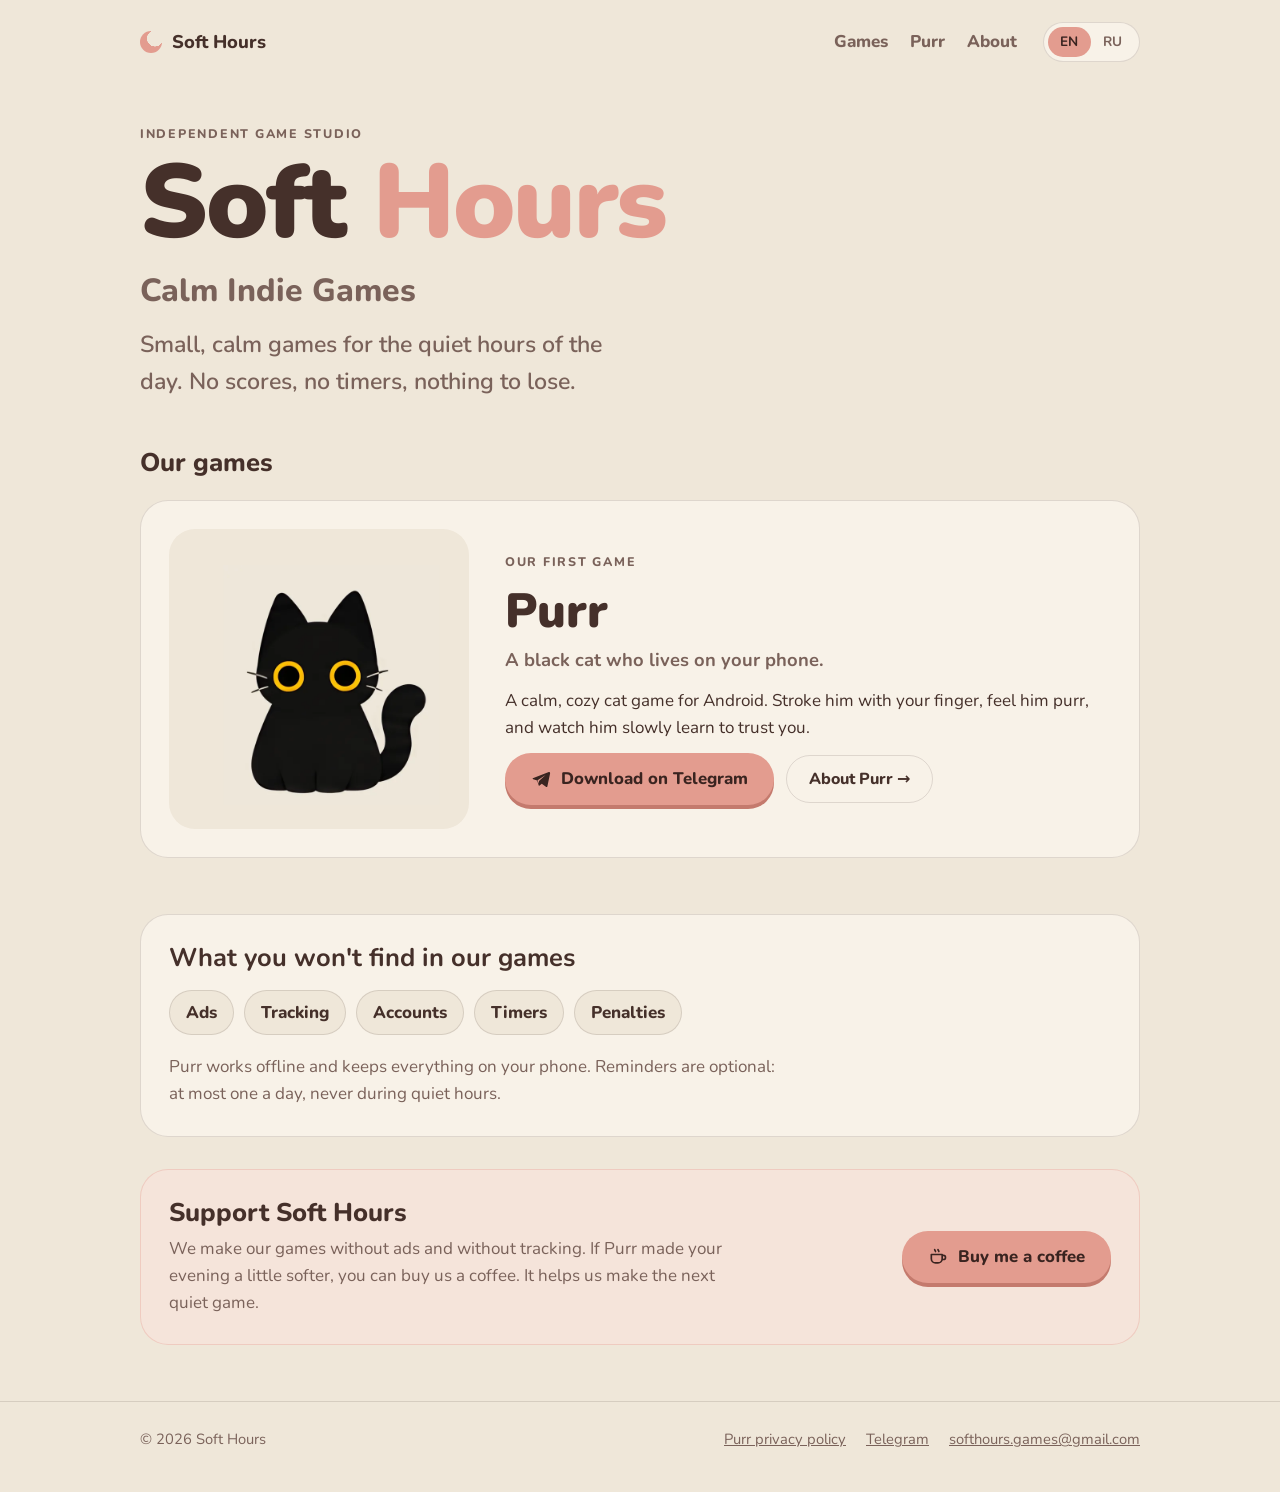
==== index.html @ 34999ddf "1.0.0" ====
<!doctype html>
<html lang="en">
<head>
<meta charset="utf-8">
<meta name="viewport" content="width=device-width, initial-scale=1, viewport-fit=cover">
<title>Soft Hours — Calm Indie Games</title>
<meta name="description" content="Soft Hours is an independent game studio making small, calm games for the quiet hours of the day. No scores, no timers, nothing to lose.">
<meta name="robots" content="index, follow">
<link rel="canonical" href="https://softhours.cloud/">
<link rel="alternate" hreflang="en" href="https://softhours.cloud/en/">
<link rel="alternate" hreflang="ru" href="https://softhours.cloud/ru/">
<link rel="alternate" hreflang="x-default" href="https://softhours.cloud/">
<meta property="og:type" content="website">
<meta property="og:site_name" content="Soft Hours">
<meta property="og:title" content="Soft Hours — Calm Indie Games">
<meta property="og:description" content="Soft Hours is an independent game studio making small, calm games for the quiet hours of the day. No scores, no timers, nothing to lose.">
<meta property="og:url" content="https://softhours.cloud/">
<meta property="og:image" content="https://softhours.cloud/og-image.png">
<meta property="og:image:width" content="1200">
<meta property="og:image:height" content="630">
<meta property="og:image:alt" content="Soft Hours: calm little games for quiet hours">
<meta property="og:locale" content="en_US">
<meta name="twitter:card" content="summary_large_image">
<meta name="theme-color" content="#efe7d9">
<meta name="claude:viewport-fit-sides" content="cover">
<link rel="icon" type="image/png" sizes="192x192" href="img/soft-hours-192.png">
<link rel="apple-touch-icon" href="img/soft-hours-180.png">
<link rel="preconnect" href="https://fonts.googleapis.com">
<link rel="preconnect" href="https://fonts.gstatic.com" crossorigin>
<link rel="stylesheet" href="https://fonts.googleapis.com/css2?family=Nunito:wght@600;700;800;900&display=swap">
<link rel="stylesheet" href="css/site.css">
<script>if (!("onpageswap" in window)) document.documentElement.classList.add("page-fade");</script>
<script type="application/ld+json">
{
  "@context": "https://schema.org",
  "@graph": [
    {
      "@type": "Organization",
      "@id": "https://softhours.cloud/#organization",
      "name": "Soft Hours",
      "url": "https://softhours.cloud/",
      "logo": "https://softhours.cloud/img/soft-hours-512.png",
      "email": "softhours.games@gmail.com",
      "description": "Independent game studio creating small, calm games for the quiet hours of the day.",
      "sameAs": [
        "https://t.me/softhoursgames",
        "https://buymeacoffee.com/softhours"
      ]
    },
    {
      "@type": "WebSite",
      "@id": "https://softhours.cloud/#website",
      "name": "Soft Hours",
      "url": "https://softhours.cloud/",
      "inLanguage": [
        "en",
        "ru"
      ],
      "publisher": {
        "@id": "https://softhours.cloud/#organization"
      }
    }
  ]
}
</script>
</head>
<body>
<main class="chooser">
  <div class="chooser-box">
    <span class="mark-dot big" aria-hidden="true"></span>
    <h1>Soft <span class="soft">Hours</span></h1>
    <p class="lede">Calm Indie Games<br><span lang="ru">Спокойные инди-игры</span></p>
    <div class="btn-row center">
      <a class="pillow" href="en/" hreflang="en" data-lang="en">English</a>
      <a class="pillow" href="ru/" hreflang="ru" lang="ru" data-lang="ru">Русский</a>
    </div>
  </div>
</main>
<script>
(function () {
  var links = { en: "en/", ru: "ru/" };
  document.querySelectorAll("[data-lang]").forEach(function (a) {
    a.addEventListener("click", function () {
      try { localStorage.setItem("softhours-lang", a.dataset.lang); } catch (e) {}
    });
  });
  var lang = null;
  try { lang = localStorage.getItem("softhours-lang"); } catch (e) {}
  if (lang !== "en" && lang !== "ru") {
    var prefs = navigator.languages || [navigator.language || "en"];
    lang = "en";
    for (var i = 0; i < prefs.length; i++) {
      var l = String(prefs[i]).toLowerCase();
      if (/^(ru|be|uk|kk)/.test(l)) { lang = "ru"; break; }
      if (/^en/.test(l)) break;
    }
  }
  location.replace(links[lang]);
})();
</script>
</body>
</html>
---- css/site.css ----
/* Layout: one calm column; the cat sits on a "stage" painted in the game's own cream, which stays lit like a lamp in dark mode. */
:root {
  --bg: #efe7d9;
  --panel: #f8f2e8;
  --ink: #45302a;
  --ink-soft: #7a625a;
  --accent: #e39c8f;
  --accent-deep: #c47a6d;
  --line: rgba(69, 48, 42, 0.14);
  --stage: #efe7d9;
  --stage-ink: #45302a;
  --shadow: 0 18px 40px -22px rgba(69, 48, 42, 0.45);
  --font-display: "Nunito", "Quicksand", "Trebuchet MS", system-ui, sans-serif;
  --font-body: "Nunito", "Segoe UI", system-ui, sans-serif;
  --radius: 28px;
}
@media (prefers-color-scheme: dark) {
  :root:not([data-theme="light"]) {
    --bg: #231b18;
    --panel: #2e2420;
    --ink: #f1e6d8;
    --ink-soft: #bfa99b;
    --accent: #e8a597;
    --accent-deep: #a9665a;
    --line: rgba(241, 230, 216, 0.14);
    --shadow: 0 18px 40px -20px rgba(0, 0, 0, 0.7);
    color-scheme: dark;
  }
}
:root[data-theme="dark"] {
  --bg: #231b18;
  --panel: #2e2420;
  --ink: #f1e6d8;
  --ink-soft: #bfa99b;
  --accent: #e8a597;
  --accent-deep: #a9665a;
  --line: rgba(241, 230, 216, 0.14);
  --shadow: 0 18px 40px -20px rgba(0, 0, 0, 0.7);
  color-scheme: dark;
}

/* Language: both texts live in the page, the root's lang picks one. */
html[lang="ru"] .en, html:not([lang="ru"]) .ru { display: none !important; }

* { box-sizing: border-box; }
body {
  margin: 0;
  background: var(--bg);
  color: var(--ink);
  font-family: var(--font-body);
  font-size: 1.0625rem;
  line-height: 1.6;
  -webkit-font-smoothing: antialiased;
}
img { max-width: 100%; height: auto; display: block; }
a { color: inherit; }
a:focus-visible, button:focus-visible {
  outline: 3px solid var(--accent);
  outline-offset: 3px;
  border-radius: 12px;
}
h1, h2, h3 { font-family: var(--font-display); line-height: 1.15; text-wrap: balance; margin: 0; }
p { margin: 0; }

.wrap {
  max-width: 1040px;
  margin: 0 auto;
  padding-left: max(20px, env(safe-area-inset-left, 0px));
  padding-right: max(20px, env(safe-area-inset-right, 0px));
}

/* Header */
.top { padding-block: 22px; }
.top .wrap { display: flex; align-items: center; justify-content: space-between; gap: 16px; }
.mark { display: inline-flex; align-items: center; gap: 10px; text-decoration: none; font-family: var(--font-display); font-weight: 800; font-size: 1.15rem; }
.mark-dot {
  width: 22px; height: 22px; border-radius: 50%;
  background: radial-gradient(circle at 68% 34%, var(--bg) 0 38%, transparent 39%), var(--accent);
}
.lang { display: inline-flex; padding: 4px; border-radius: 999px; background: var(--panel); border: 1px solid var(--line); }
.lang button {
  font: 700 0.85rem/1 var(--font-body); letter-spacing: 0.04em;
  border: 0; background: transparent; color: var(--ink-soft);
  padding: 8px 12px; border-radius: 999px; cursor: pointer;
}
.lang button[aria-pressed="true"] { background: var(--accent); color: #3a2420; }

/* Studio hero */
.hero { padding-block: 40px 24px; }
.hero h1 { font-weight: 900; font-size: clamp(3rem, 11vw, 6.5rem); letter-spacing: -0.02em; }
.hero h1 span.soft { color: var(--accent); }
.hero .lede { margin-top: 16px; max-width: 34ch; font-size: clamp(1.15rem, 2.6vw, 1.45rem); color: var(--ink-soft); font-weight: 600; }

.eyebrow { font-size: 0.78rem; font-weight: 800; letter-spacing: 0.14em; text-transform: uppercase; color: var(--ink-soft); }

/* Game */
.game { padding-block: 32px 24px; }
.game-grid { display: grid; grid-template-columns: 1fr; gap: 28px; align-items: center; }
@media (min-width: 820px) { .game-grid { grid-template-columns: 1.05fr 1fr; gap: 48px; } }

.stage {
  position: relative;
  aspect-ratio: 1 / 1;
  max-width: 100%;
  border-radius: 40px;
  background: var(--stage);
  box-shadow: var(--shadow);
  overflow: hidden;
}
/* Frames are 540x600 with the feet centred at 44% across and 5% up. */
.stage .cat {
  position: absolute; left: 50%; bottom: 9%;
  width: 70%; transform: translateX(-44.4%);
  pointer-events: none;
}

.game-text { min-width: 0; display: grid; gap: 18px; }
.game-text h2 { font-size: clamp(2.6rem, 7vw, 4rem); font-weight: 900; }
.game-text .tag { font-size: 1.2rem; font-weight: 700; color: var(--ink-soft); margin-top: -8px; }
.game-text p { max-width: 60ch; }
.meta { display: flex; flex-wrap: wrap; gap: 8px; }
.chip { font-size: 0.85rem; font-weight: 700; padding: 5px 12px; border-radius: 999px; border: 1px solid var(--line); color: var(--ink-soft); }

/* The game's own button: an accent "pillow" with a darker bottom edge. */
.pillow {
  display: inline-flex; align-items: center; gap: 10px; justify-self: start;
  font: 800 1.05rem/1 var(--font-body); text-decoration: none;
  color: #3a2420; background: var(--accent);
  padding: 16px 26px; border-radius: 999px;
  box-shadow: 0 4px 0 var(--accent-deep);
  transition: transform 0.15s ease, box-shadow 0.15s ease;
}
.pillow:hover { transform: translateY(1px); box-shadow: 0 3px 0 var(--accent-deep); }
.pillow:active { transform: translateY(4px); box-shadow: 0 0 0 var(--accent-deep); }
.pillow[aria-disabled="true"] { cursor: default; }
.pillow small { font-weight: 700; opacity: 0.7; font-size: 0.85rem; }

/* Features */
.features { padding-block: 40px; }
.features ul { list-style: none; margin: 20px 0 0; padding: 0; display: grid; grid-template-columns: 1fr; gap: 14px 40px; }
@media (min-width: 720px) { .features ul { grid-template-columns: 1fr 1fr; } }
.features li { display: grid; grid-template-columns: 22px 1fr; gap: 12px; align-items: baseline; min-width: 0; }
.features li::before { content: ""; width: 10px; height: 10px; border-radius: 50%; background: var(--accent); transform: translateY(-2px); }
.features b { font-weight: 800; }

/* Screens */
.screens { padding-block: 24px 40px; }
.screens h3, .features h3, .never h3 { font-size: 1.6rem; font-weight: 800; }
.shots {
  margin-top: 22px;
  display: grid; grid-auto-flow: column; grid-auto-columns: minmax(180px, 46%);
  gap: 18px; overflow-x: auto; scroll-snap-type: x mandatory;
  padding-bottom: 14px;
}
@media (min-width: 820px) { .shots { grid-auto-flow: row; grid-template-columns: repeat(4, 1fr); overflow: visible; } }
.shot { scroll-snap-align: start; display: grid; gap: 10px; margin: 0; }
.shot img {
  width: 100%; aspect-ratio: 1080 / 2340; object-fit: cover;
  border-radius: 26px; border: 6px solid var(--panel); box-shadow: var(--shadow);
  background: var(--stage);
}
.shot figcaption { font-size: 0.92rem; font-weight: 700; color: var(--ink-soft); padding-inline: 6px; }

/* Never */
.never { padding-block: 24px 56px; }
.never-box { background: var(--panel); border: 1px solid var(--line); border-radius: var(--radius); padding: 28px; display: grid; gap: 18px; }
.never-list { display: flex; flex-wrap: wrap; gap: 10px; }
.never-list span { font-weight: 800; padding: 8px 16px; border-radius: 999px; background: var(--bg); border: 1px solid var(--line); }
.never p { color: var(--ink-soft); max-width: 62ch; }

/* Footer */
.foot { border-top: 1px solid var(--line); padding-block: 26px 40px; font-size: 0.92rem; color: var(--ink-soft); }
.foot .wrap { display: flex; flex-wrap: wrap; gap: 10px 24px; justify-content: space-between; }
.foot nav { display: flex; flex-wrap: wrap; gap: 8px 20px; }

/* Policy page */
.doc { padding-block: 24px 56px; }
.doc article { max-width: 68ch; display: grid; gap: 14px; }
.doc h1 { font-size: clamp(2.2rem, 6vw, 3.2rem); font-weight: 900; }
.doc h2 { font-size: 1.3rem; font-weight: 800; margin-top: 18px; }
.doc ul { margin: 0; padding-left: 1.2em; display: grid; gap: 6px; }
.doc .summary { background: var(--panel); border: 1px solid var(--line); border-radius: 22px; padding: 18px 22px; font-weight: 700; }
.doc .dim { color: var(--ink-soft); font-size: 0.95rem; }
.back { font-weight: 800; text-decoration: none; }

@media (prefers-reduced-motion: reduce) {
  .pillow { transition: none; }
}


/* Header menu and language links */
.top .wrap { flex-wrap: wrap; row-gap: 12px; }
.menu { display: flex; gap: 4px 18px; flex-wrap: wrap; margin-left: auto; margin-right: 8px; font-weight: 800; }
.menu a { text-decoration: none; color: var(--ink-soft); padding: 6px 2px; }
.menu a:hover, .menu a[aria-current="page"] { color: var(--ink); }
.menu a[aria-current="page"] { box-shadow: inset 0 -3px 0 var(--accent); }
.lang a {
  font: 700 0.85rem/1 var(--font-body); letter-spacing: 0.04em; text-decoration: none;
  color: var(--ink-soft); padding: 8px 12px; border-radius: 999px;
}
.lang a[aria-current="true"] { background: var(--accent); color: #3a2420; }
@media (max-width: 560px) {
  .menu { order: 3; width: 100%; margin: 0; justify-content: flex-start; }
}

.hero .h1-sub { display: block; margin-top: 10px; font-size: clamp(1.3rem, 3.6vw, 2rem); font-weight: 800; color: var(--ink-soft); letter-spacing: 0; }
.hero-sm h1 { font-size: clamp(2.4rem, 7vw, 4rem); }
.section-h { font-size: 1.6rem; font-weight: 800; }
.game-text h1 { font-size: clamp(2.6rem, 7vw, 4rem); font-weight: 900; }

/* Buttons: the Telegram pillow, a quiet outline for secondary links, and an inert "soon" badge. */
.btn-row { display: flex; flex-wrap: wrap; gap: 12px; align-items: center; }
.btn-row.center { justify-content: center; }
.pillow svg { flex: none; }
.ghost {
  display: inline-flex; align-items: center; gap: 8px;
  font: 800 1rem/1 var(--font-body); text-decoration: none; color: var(--ink);
  padding: 15px 22px; border-radius: 999px; border: 1.5px solid var(--line);
}
.ghost:hover { border-color: var(--accent); }
.soon {
  display: inline-flex; align-items: center;
  font: 700 0.92rem/1 var(--font-body); color: var(--ink-soft);
  padding: 14px 18px; border-radius: 999px; border: 1.5px dashed var(--line);
}

/* Game card on the studio pages */
.games { padding-block: 24px 32px; }
.card {
  margin-top: 22px; display: grid; grid-template-columns: 1fr; gap: 24px; align-items: center;
  background: var(--panel); border: 1px solid var(--line); border-radius: var(--radius); padding: 22px;
}
@media (min-width: 760px) { .card { grid-template-columns: 300px 1fr; gap: 36px; padding: 28px; } }
.card-art { display: block; background: var(--stage); border-radius: 26px; overflow: hidden; aspect-ratio: 1 / 1; position: relative; }
.card-art img { position: absolute; left: 50%; bottom: 8%; width: 72%; transform: translateX(-44.4%); }
.card-text { min-width: 0; display: grid; gap: 12px; }
.card-text h2, .card-text h3 { font-size: clamp(2.2rem, 6vw, 3rem); font-weight: 900; }
.card-text h2 a, .card-text h3 a { text-decoration: none; }
.card-text .tag { font-size: 1.15rem; font-weight: 700; color: var(--ink-soft); margin-top: -6px; }
.soon-note { margin-top: 22px; color: var(--ink-soft); }

.doc article > p a, .soon-note a { color: var(--accent-deep); font-weight: 700; }
@media (prefers-color-scheme: dark) { :root:not([data-theme="light"]) .doc article > p a, :root:not([data-theme="light"]) .soon-note a { color: var(--accent); } }
:root[data-theme="dark"] .doc article > p a, :root[data-theme="dark"] .soon-note a { color: var(--accent); }

/* Root language chooser and 404 */
.chooser { min-height: 100vh; min-height: 100svh; display: grid; place-items: center; padding: 32px 20px; text-align: center; }
.chooser-box { display: grid; justify-items: center; gap: 16px; }
.chooser h1 { font-size: clamp(2.6rem, 10vw, 4.5rem); font-weight: 900; }
.chooser .soft { color: var(--accent); }
.chooser .lede { color: var(--ink-soft); font-weight: 700; font-size: 1.15rem; }
.mark-dot.big { width: 72px; height: 72px; }

/* Support block at the bottom of the home page */
.support { padding-block: 0 56px; }
.never + .support { margin-top: -24px; }
.support-box {
  display: flex; flex-wrap: wrap; align-items: center; justify-content: space-between; gap: 18px 32px;
  border-radius: var(--radius); padding: 28px;
  background: color-mix(in srgb, var(--accent) 16%, var(--panel));
  border: 1px solid color-mix(in srgb, var(--accent) 35%, transparent);
}
.support-text { display: grid; gap: 8px; flex: 1 1 320px; min-width: 0; }
.support-text h2 { font-size: 1.6rem; font-weight: 800; }
.support-text p { color: var(--ink-soft); max-width: 58ch; }

/* Motion: buttons answer the press, pages cross-fade.
   Browsers with cross-document view transitions animate natively; the rest get
   a fade-in on load and a short fade-out on leaving (html.page-fade, set in <head>). */
:root { --spring: cubic-bezier(0.34, 1.56, 0.64, 1); --ease-out: cubic-bezier(0.22, 1, 0.36, 1); }

.pillow, .ghost, .lang a, .menu a, .soon, .card-art, .foot a { -webkit-tap-highlight-color: transparent; }
.pillow, .ghost { position: relative; overflow: hidden; isolation: isolate; }
.pillow {
  transition: transform 0.35s var(--spring), box-shadow 0.35s var(--spring), filter 0.2s ease;
}
.pillow:hover { transform: translateY(-1px); box-shadow: 0 5px 0 var(--accent-deep); filter: brightness(1.03); }
.pillow:active { transform: translateY(4px) scale(0.98); box-shadow: 0 0 0 var(--accent-deep); transition-duration: 0.08s; }
.pillow svg { transition: transform 0.45s var(--spring); }
.pillow:hover svg { transform: translate(2px, -2px) rotate(-8deg); }

.ghost { transition: transform 0.35s var(--spring), border-color 0.2s ease, background-color 0.2s ease; }
.ghost:hover { background: color-mix(in srgb, var(--accent) 10%, transparent); }
.ghost:active { transform: scale(0.95); transition-duration: 0.08s; }

.lang a { transition: background-color 0.25s ease, color 0.25s ease, transform 0.3s var(--spring); }
.lang a:active { transform: scale(0.9); transition-duration: 0.08s; }

.menu a { transition: color 0.2s ease, box-shadow 0.25s var(--ease-out), transform 0.3s var(--spring); }
.menu a:hover { box-shadow: inset 0 -3px 0 color-mix(in srgb, var(--accent) 50%, transparent); }
.menu a[aria-current="page"] { box-shadow: inset 0 -3px 0 var(--accent); }
.menu a:active, .foot a:active, .back:active { transform: scale(0.94); transition-duration: 0.08s; }
.foot a, .back { display: inline-block; transition: transform 0.3s var(--spring), color 0.2s ease; }
.foot a:hover { color: var(--ink); }

.mark-dot { transition: transform 0.6s var(--spring); }
.mark:hover .mark-dot { transform: rotate(-24deg); }
.mark:active .mark-dot { transform: rotate(-24deg) scale(0.85); }

.card-art img { transition: transform 0.5s var(--spring); }
.card:hover .card-art img { transform: translateX(-44.4%) translateY(-6px) scale(1.03); }
.card-art:active img { transform: translateX(-44.4%) scale(0.96); transition-duration: 0.1s; }

/* Ink drop from the press point (span added by the page script). */
.ripple {
  position: absolute; z-index: -1; pointer-events: none;
  width: 16px; height: 16px; margin: -8px 0 0 -8px; border-radius: 50%;
  background: rgba(255, 255, 255, 0.45);
  animation: ripple 0.6s var(--ease-out) forwards;
}
.ghost .ripple { background: color-mix(in srgb, var(--accent) 35%, transparent); }
@keyframes ripple { from { transform: scale(0); opacity: 1; } to { transform: scale(var(--r, 30)); opacity: 0; } }

/* Page transitions: native cross-document view transitions. The header stays put. */
@view-transition { navigation: auto; }
.top { view-transition-name: top; }
::view-transition-old(root) { animation: page-out 0.22s ease-in both; }
::view-transition-new(root) { animation: page-in 0.42s var(--ease-out) both; }
@keyframes page-out { to { opacity: 0; transform: translateY(-8px); } }
@keyframes page-in { from { opacity: 0; transform: translateY(14px); } }

/* Fallback for browsers without them. */
html.page-fade main, html.page-fade .foot { animation: page-in 0.45s var(--ease-out) both; }
html.page-fade.leaving main, html.page-fade.leaving .foot { animation: page-out 0.2s ease-in both; }

/* First paint: sections rise in one after another. */
.hero, .games, .game, .features, .screens, .never, .support, .doc article { animation: rise 0.6s var(--ease-out) both; }
.games, .features { animation-delay: 0.08s; }
.never, .screens { animation-delay: 0.16s; }
.support { animation-delay: 0.24s; }
@keyframes rise { from { opacity: 0; transform: translateY(18px); } }

.chooser-box > * { animation: rise 0.6s var(--ease-out) both; }
.chooser-box > :nth-child(2) { animation-delay: 0.06s; }
.chooser-box > :nth-child(3) { animation-delay: 0.12s; }
.chooser-box > :nth-child(4) { animation-delay: 0.18s; }

@media (prefers-reduced-motion: reduce) {
  *, *::before, *::after, ::view-transition-group(*), ::view-transition-old(*), ::view-transition-new(*) {
    animation: none !important; transition: none !important;
  }
}
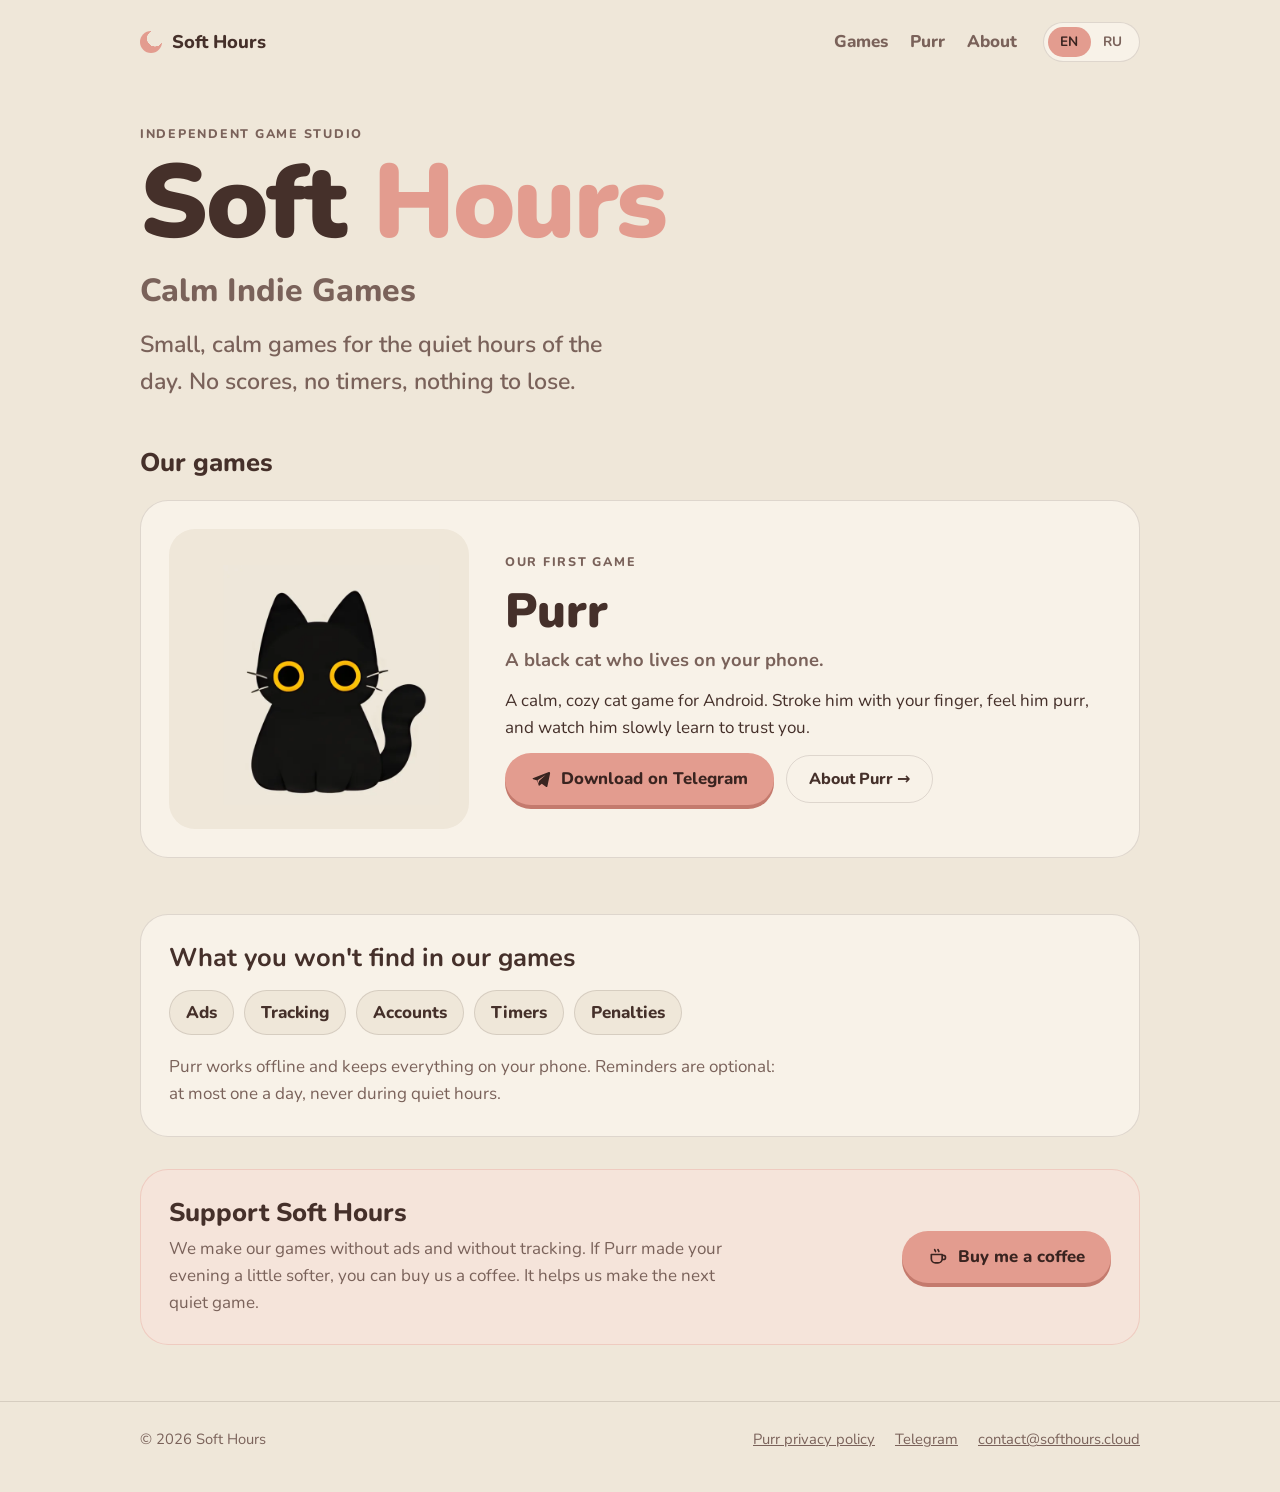
==== commit 5b36c427: "1.1.0" ====
--- a/index.html
+++ b/index.html
@@ -40,7 +40,7 @@
       "name": "Soft Hours",
       "url": "https://softhours.cloud/",
       "logo": "https://softhours.cloud/img/soft-hours-512.png",
-      "email": "softhours.games@gmail.com",
+      "email": "contact@softhours.cloud",
       "description": "Independent game studio creating small, calm games for the quiet hours of the day.",
       "sameAs": [
         "https://t.me/softhoursgames",
